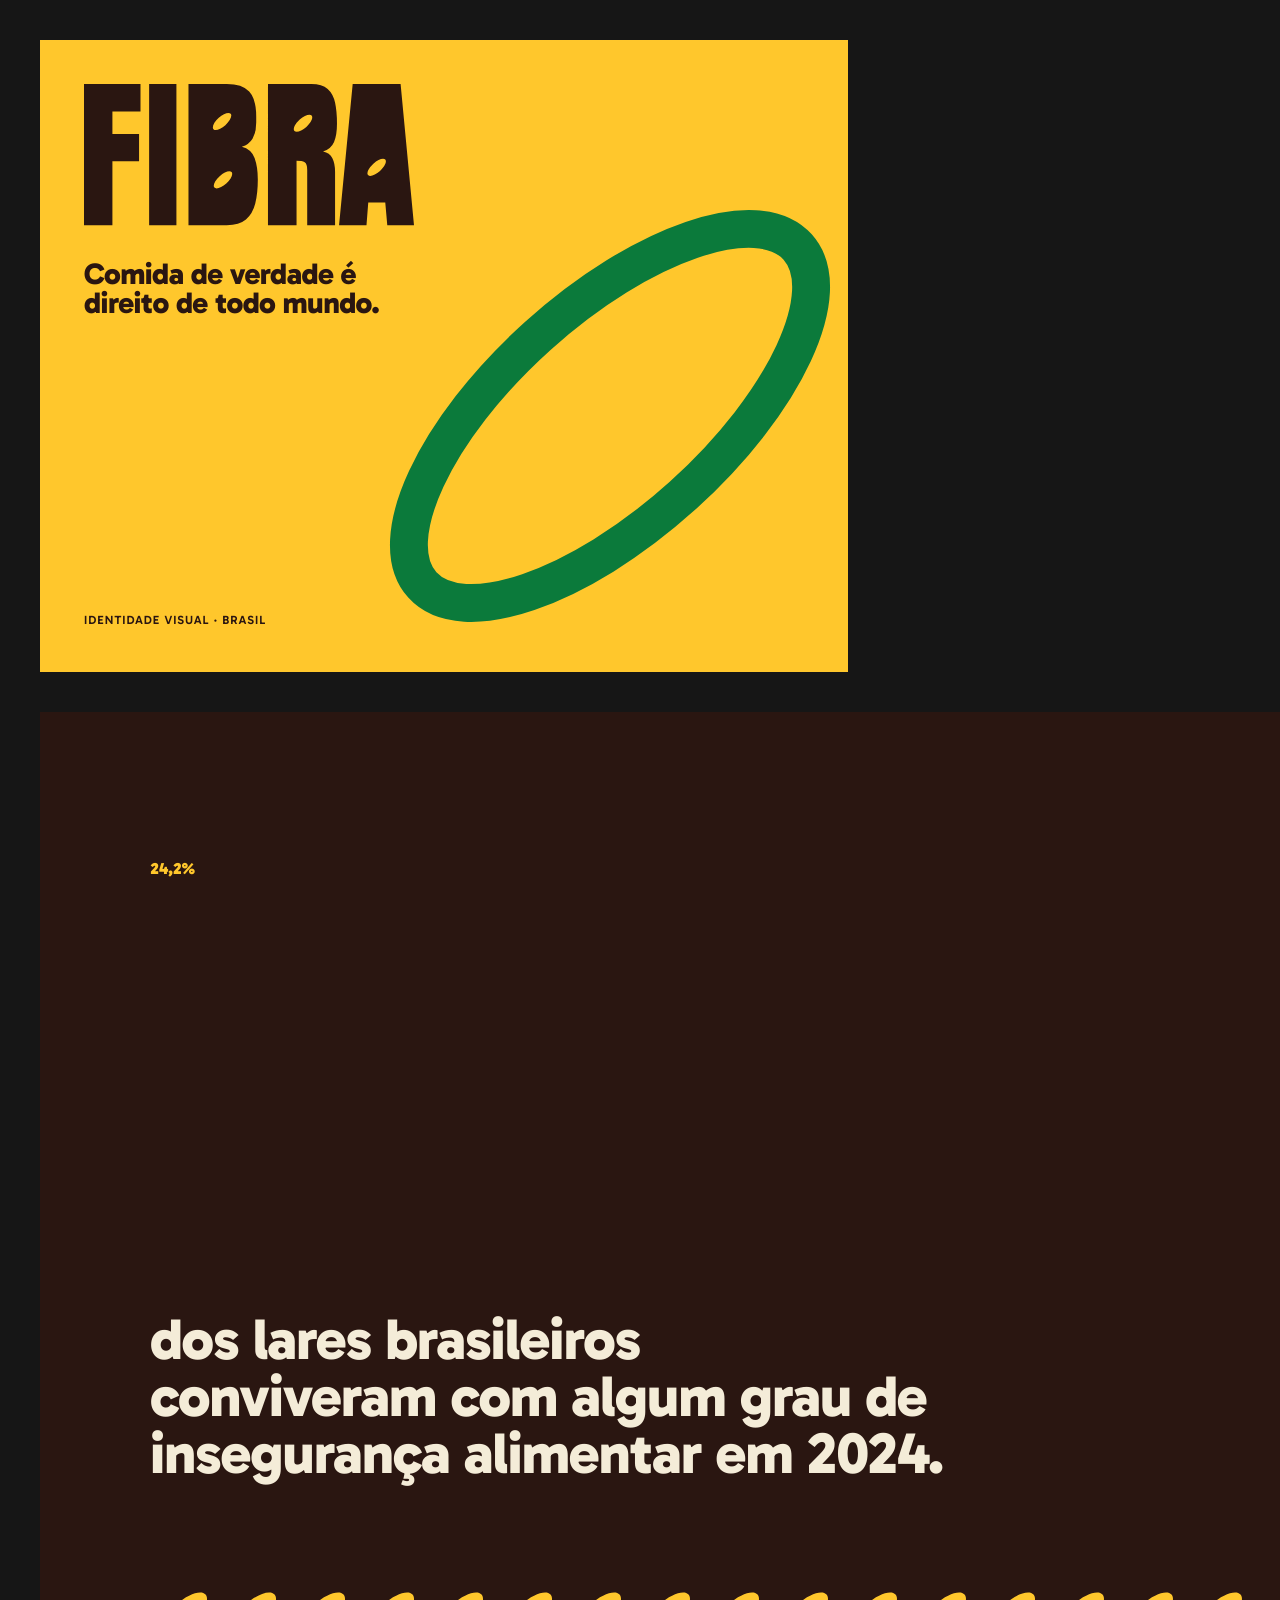
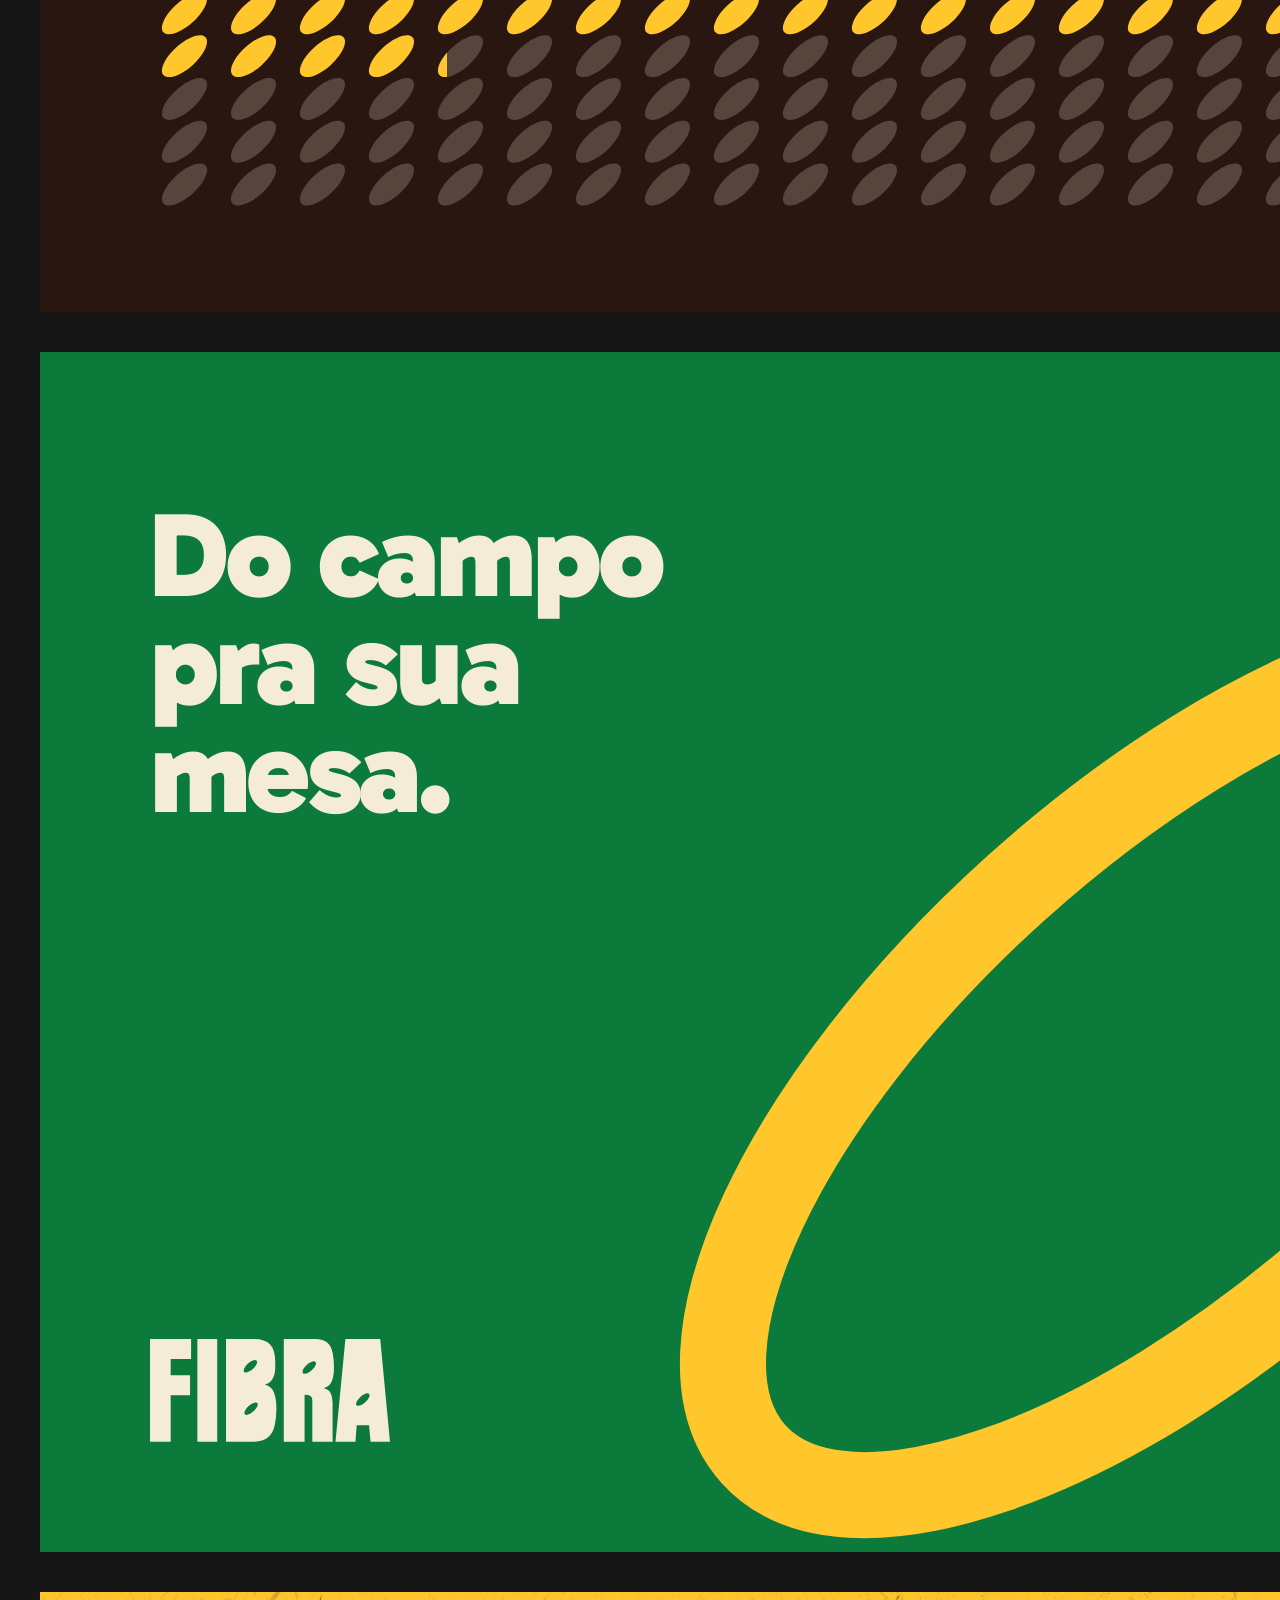
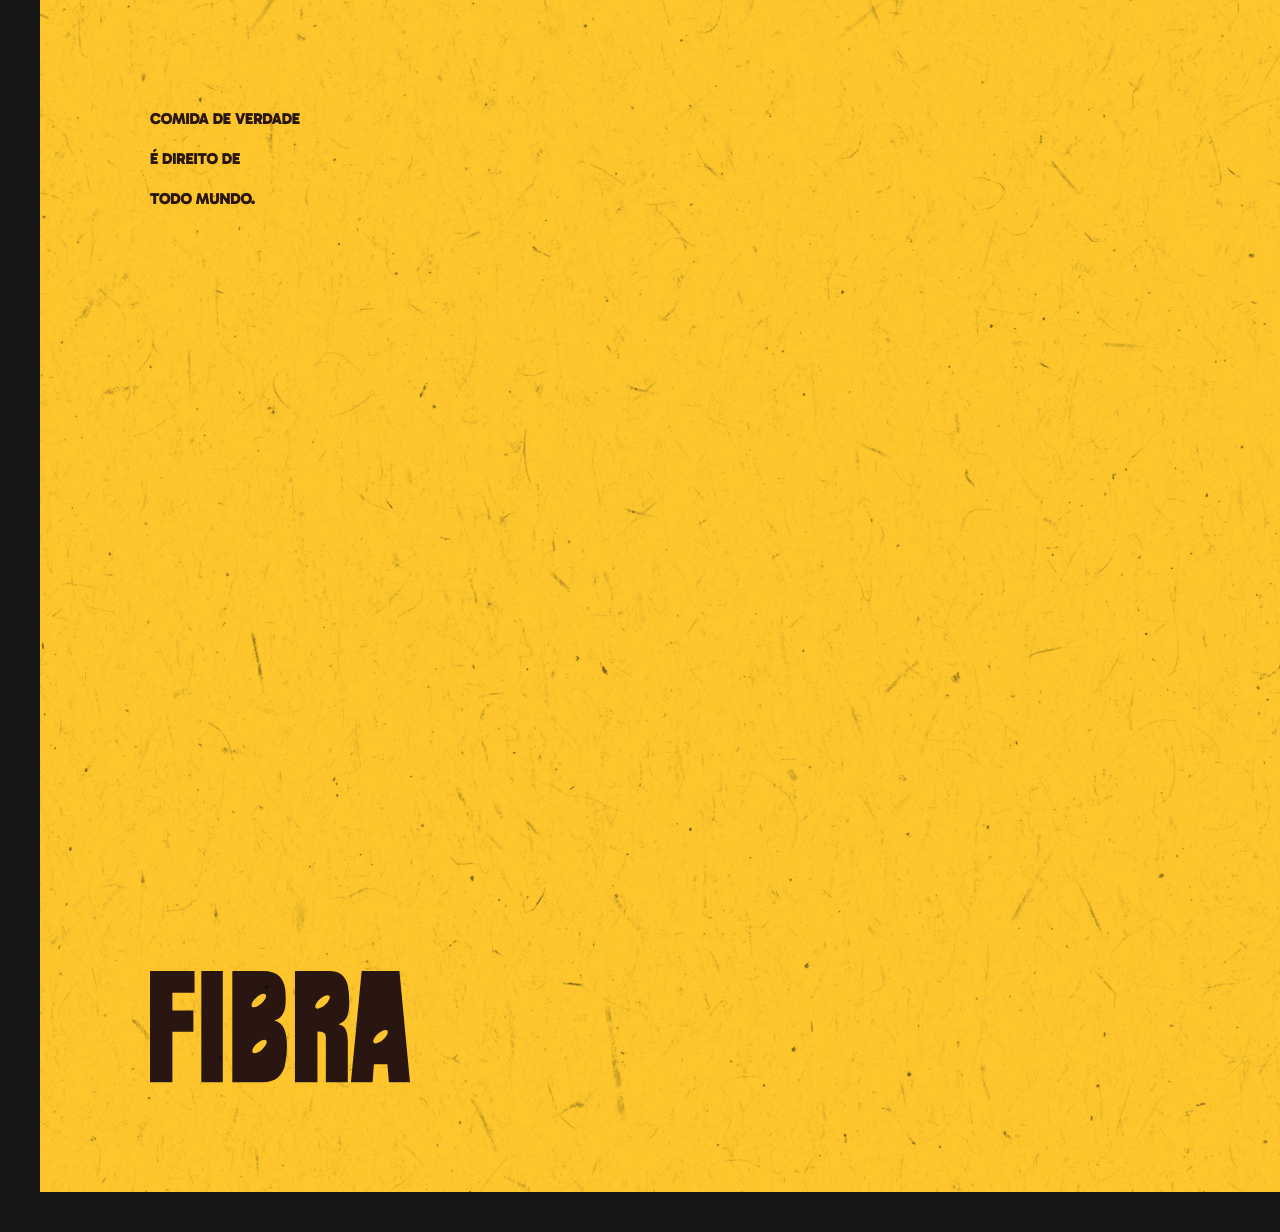
==== src/behance.html @ 0a2b2b56 "FIBRA v6.1: construção fotográfica (retrato à frente do anel de grão, mosaico, foto no grão), letras" ====
<!doctype html>
<html lang="pt-BR"><head><meta charset="utf-8"><title>FIBRA — Behance</title>
<link rel="stylesheet" href="base.css">
<style>
  .capa { width: 808px; height: 632px; }
  .shot { width: 1600px; height: 1200px; }
</style></head>
<body>
<!-- capa do projeto (808 × 632; exportada a 2×) -->
<section class="prancha capa bg-fuba" data-nome="behance-capa">
  <fibra-logo class="abs" cor="feijao" style="left:44px;top:44px;width:330px"></fibra-logo>
  <p class="abs t-titulo" style="left:44px;top:220px;width:300px;font-size:30px">Comida de verdade é direito de todo mundo.</p>
  <p class="abs t-rotulo" style="left:44px;bottom:44px;font-size:12px;text-box:trim-both cap alphabetic">Identidade visual · Brasil</p>
  <fibra-anel cor="couve" traco="15" style="left:350px;top:170px;width:440px"></fibra-anel>
  <fibra-pessoa nome="agro-chapeu" style="left:440px;bottom:0;width:300px"></fibra-pessoa>
</section>

<!-- shots para Dribbble / redes de portfólio (1600 × 1200) -->
<section class="prancha shot bg-feijao" data-nome="shot-1-dado">
  <div class="abs t-bloco c-fuba" data-bloco style="left:110px;width:1380px;top:150px"><span class="ln">24,2%</span></div>
  <p class="abs t-titulo c-arroz" style="left:110px;top:600px;width:1000px;font-size:58px">dos lares brasileiros conviveram com algum grau de insegurança alimentar em 2024.</p>
  <fibra-isotipo class="abs" valor="24.2" total="100" cols="20" cor="fuba" base="arroz" opac=".22" style="left:110px;top:880px;width:1380px"></fibra-isotipo>
</section>
<section class="prancha shot bg-couve" data-nome="shot-2-retrato">
  <fibra-anel cor="fuba" traco="15" style="left:640px;top:250px;width:1000px"></fibra-anel>
  <fibra-pessoa nome="agro-jovem" style="left:620px;bottom:0;width:980px"></fibra-pessoa>
  <p class="abs t-display c-arroz" style="left:110px;top:150px;width:560px;font-size:120px">Do campo pra sua mesa.</p>
  <fibra-logo class="abs" cor="arroz" style="left:110px;bottom:110px;width:240px"></fibra-logo>
</section>
<section class="prancha shot bg-fuba papel" data-nome="shot-3-bloco">
  <div class="abs t-bloco" data-bloco style="left:110px;width:1380px;top:120px;gap:24px"><span class="ln">Comida de verdade</span><span class="ln">é direito de</span><span class="ln">todo mundo.</span></div>
  <fibra-logo class="abs" cor="feijao" style="left:110px;bottom:110px;width:260px"></fibra-logo>
</section>
<script src="letras.js"></script><script src="fotos.js"></script><script src="rostos.js"></script><script src="pessoas.js"></script><script src="fibra.js"></script>
</body></html>
---- src/base.css ----
/* FIBRA v6 — "Letra grande".
   Tipografia: Gabarito, da Naipe Foundry (Rio de Janeiro), SIL OFL — títulos em Black 900, texto em Regular 400.
   Cores: a paleta da v5 (Couve, Fubá, Anil, Dendê, Urucum, Feijão, Arroz); Mata só na guia de cores. */
@font-face { font-family: 'Gabarito'; font-style: normal; font-weight: 400 900; font-display: block; src: url('../marca/fontes/Gabarito-latin.woff2') format('woff2');
  unicode-range: U+0000-00FF, U+0131, U+0152-0153, U+02BB-02BC, U+02C6, U+02DA, U+02DC, U+0304, U+0308, U+0329, U+2000-206F, U+20AC, U+2122, U+2191, U+2193, U+2212, U+2215, U+FEFF, U+FFFD; }
@font-face { font-family: 'Gabarito'; font-style: normal; font-weight: 400 900; font-display: block; src: url('../marca/fontes/Gabarito-latin-ext.woff2') format('woff2');
  unicode-range: U+0100-02BA, U+02BD-02C5, U+02C7-02CC, U+02CE-02D7, U+02DD-02FF, U+0304, U+0308, U+0329, U+1D00-1DBF, U+1E00-1E9F, U+1EF2-1EFF, U+2020, U+20A0-20AB, U+20AD-20C0, U+2113, U+2C60-2C7F, U+A720-A7FF; }

:root {
  --feijao: #2A1611; --arroz: #F4ECD8; --papel: #FBF8F1;
  --couve: #0B7A3B; --fuba: #FFC72C; --anil: #2152C8; --dende: #F28A1C; --urucum: #C8402A; --mata: #073D26;
  --fonte: 'Gabarito', 'Helvetica Neue', Arial, sans-serif;
  --sombra-papel: 0 1px 0 rgba(42,22,17,.10), 0 18px 26px -16px rgba(42,22,17,.55);
}
* { box-sizing: border-box; margin: 0; padding: 0; }
html { background: #161616; }
body { font-family: var(--fonte); color: var(--feijao); -webkit-font-smoothing: antialiased; text-rendering: geometricPrecision;
  font-feature-settings: 'kern', 'liga', 'calt'; font-kerning: normal; padding: 40px; display: flex; flex-wrap: wrap; gap: 40px; align-items: flex-start; }
.prancha { position: relative; overflow: hidden; flex: none; background: var(--arroz); color: var(--feijao); isolation: isolate; }
.abs { position: absolute; }
fibra-logo, fibra-janela, fibra-grao, fibra-carimbo, fibra-isotipo { display: block; line-height: 0; }
fibra-logo svg, fibra-janela svg, fibra-grao svg, fibra-carimbo svg, fibra-isotipo svg { display: block; width: 100%; height: auto; overflow: visible; }

/* ── papel: fibra real de papel reciclado (Adobe Stock 277280295), multiplicada sobre o fundo ── */
.papel::after { content: ''; position: absolute; inset: 0; z-index: 90; pointer-events: none;
  background: url('../marca/texturas/papel.jpg') center / cover; mix-blend-mode: multiply; opacity: var(--fibra-papel, .55); }
.kraft { background: url('../marca/texturas/kraft.jpg') center / cover; color: var(--feijao); }

/* ── fundos: cada cor de fundo define a tinta do texto e o destaque aprovados (contraste WCAG medido) ──
   texto corrido ≥ 4,5:1 · títulos ≥ 3:1 */
.bg-arroz  { background-color: var(--arroz);  color: var(--feijao); --tinta: var(--feijao); --dest: var(--couve); }   /* feijão 14,6 · couve 4,6 · anil 5,7 */
.bg-papel  { background-color: var(--papel);  color: var(--feijao); --tinta: var(--feijao); --dest: var(--couve); }
.bg-fuba   { background-color: var(--fuba);   color: var(--feijao); --tinta: var(--feijao); --dest: var(--anil); }    /* feijão 11,0 · anil 4,3 (título) */
.bg-dende  { background-color: var(--dende);  color: var(--feijao); --tinta: var(--feijao); --dest: var(--feijao); }  /* feijão 6,9 */
.bg-couve  { background-color: var(--couve);  color: var(--arroz);  --tinta: var(--arroz);  --dest: var(--fuba); }    /* arroz 4,6 · fubá 3,5 (título) */
.bg-anil   { background-color: var(--anil);   color: var(--arroz);  --tinta: var(--arroz);  --dest: var(--fuba); }    /* arroz 5,7 · fubá 4,3 (título) */
.bg-urucum { background-color: var(--urucum); color: var(--arroz);  --tinta: var(--arroz);  --dest: var(--fuba); }    /* só títulos: arroz 4,2 */
.bg-feijao { background-color: var(--feijao); color: var(--arroz);  --tinta: var(--arroz);  --dest: var(--fuba); }    /* arroz 14,6 · fubá 11,0 · dendê 6,9 */
.bg-mata   { background-color: var(--mata);   color: var(--arroz);  --tinta: var(--arroz);  --dest: var(--fuba); }
.c-feijao { color: var(--feijao); } .c-arroz { color: var(--arroz); } .c-fuba { color: var(--fuba); } .c-couve { color: var(--couve); }
.c-anil { color: var(--anil); } .c-dende { color: var(--dende); } .c-urucum { color: var(--urucum); } .c-dest { color: var(--dest); }

/* ── tipografia ── */
.t-bloco { font-weight: 900; text-transform: uppercase; line-height: 1; display: flex; flex-direction: column; gap: var(--entre, 0.022em); }
.t-bloco .ln { display: block; white-space: nowrap; text-box: trim-both cap alphabetic; letter-spacing: -0.012em; }
.t-display { font-weight: 900; letter-spacing: -0.025em; line-height: .9; }
.t-titulo { font-weight: 800; letter-spacing: -0.018em; line-height: .98; text-wrap: balance; }
.t-chamada { font-weight: 700; letter-spacing: -0.01em; line-height: 1.12; text-wrap: balance; }
.t-texto { font-weight: 400; line-height: 1.42; text-wrap: pretty; hanging-punctuation: first; }
.t-rotulo { font-weight: 600; text-transform: uppercase; letter-spacing: .085em; line-height: 1.2; }
.t-num, .t-display, .t-bloco { font-variant-numeric: tabular-nums; }
.trim { text-box: trim-both cap alphabetic; }
.fio { height: 0; border-top: 2px solid currentColor; }

/* ── fotografia ── */
.foto { position: absolute; overflow: hidden; background: var(--feijao); }
.foto > img { position: absolute; inset: 0; width: 100%; height: 100%; object-fit: cover; display: block; }

/* ── recorte: objeto real com borda de papel ── */
fibra-recorte { position: absolute; display: block; line-height: 0; }
fibra-recorte img { width: 100%; height: auto; display: block; filter: drop-shadow(0 .7em .9em rgba(42,22,17,.32)) drop-shadow(0 .1em .12em rgba(42,22,17,.25)); }

/* ── plaquinha: cartão de preço da feira, preso por prendedor de madeira ── */
.plaq { position: absolute; background: var(--papel); color: var(--feijao); box-shadow: var(--sombra-papel); transform: rotate(var(--rot, 0deg));
  padding: .62em .7em .7em; display: flex; flex-direction: column; gap: .32em; }
.plaq::before { content: ''; position: absolute; inset: .28em; border: .07em solid var(--plaq-fio, var(--couve)); pointer-events: none; }
.plaq .p-nome { font-weight: 900; text-transform: uppercase; letter-spacing: -0.01em; line-height: .95; font-size: 1em; }
.plaq .p-info { font-weight: 500; font-size: .36em; line-height: 1.25; letter-spacing: .01em; }
.plaq .p-preco { font-weight: 900; font-size: 1.5em; line-height: .85; letter-spacing: -0.03em; display: flex; align-items: flex-start; gap: .05em; text-box: trim-both cap alphabetic; }
.plaq .p-preco small { font-size: .32em; font-weight: 800; letter-spacing: 0; margin-top: .06em; }
.plaq .p-preco em { font-style: normal; font-size: .32em; font-weight: 600; align-self: flex-end; margin-left: .2em; letter-spacing: 0; }
.plaq .prendedor { position: absolute; left: 50%; top: -1.15em; width: .62em; transform: translateX(-50%) rotate(var(--prend, 2deg)); filter: drop-shadow(0 .08em .1em rgba(42,22,17,.4)); }
.plaq.fuba { background: var(--fuba); } .plaq.couve { background: var(--couve); color: var(--arroz); --plaq-fio: var(--fuba); }

/* ── retrato recortado e anel de grão ── */
fibra-pessoa { position: absolute; display: block; line-height: 0; }
fibra-pessoa img { width: 100%; height: auto; display: block; }
fibra-anel { position: absolute; display: block; line-height: 0; }
fibra-anel svg { display: block; width: 100%; height: auto; overflow: visible; }

/* ── grade de construção (?grade) ── */
.ver-grade .grade { position: absolute; inset: 0; z-index: 999; pointer-events: none; }
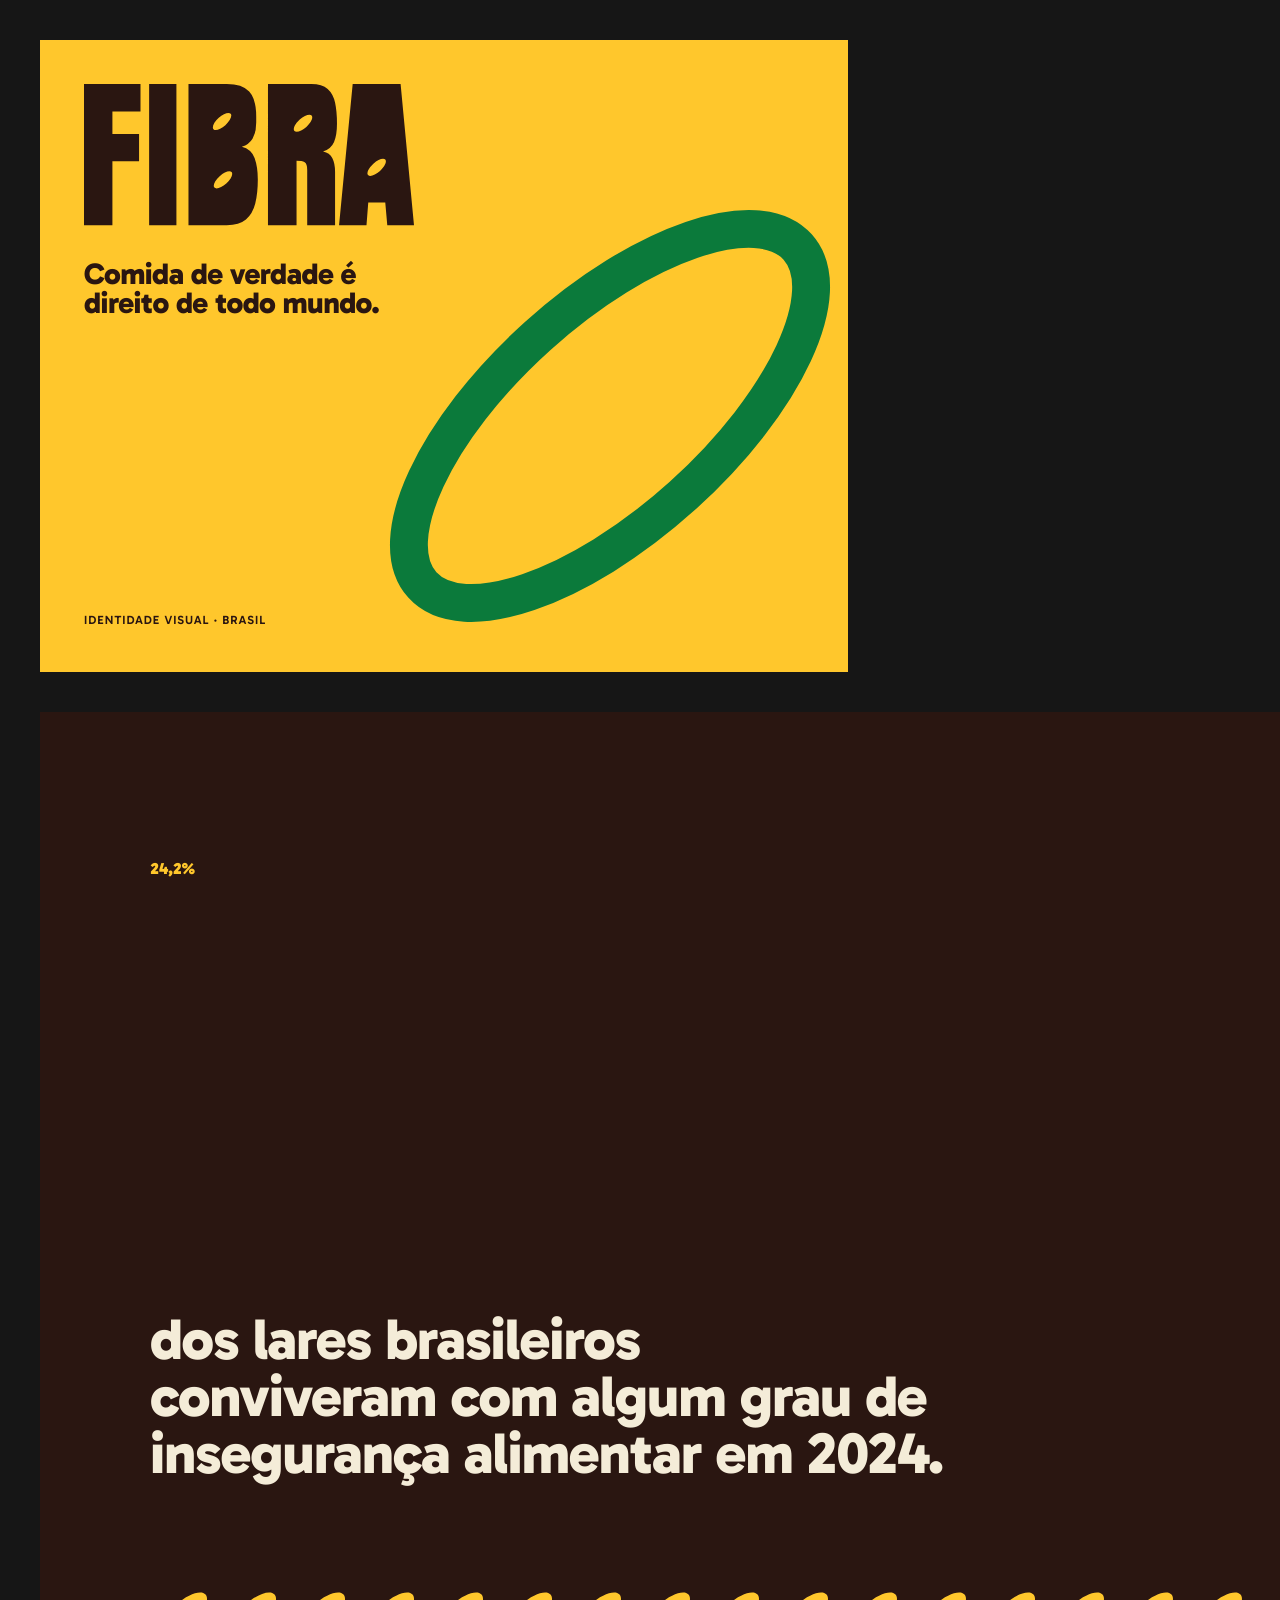
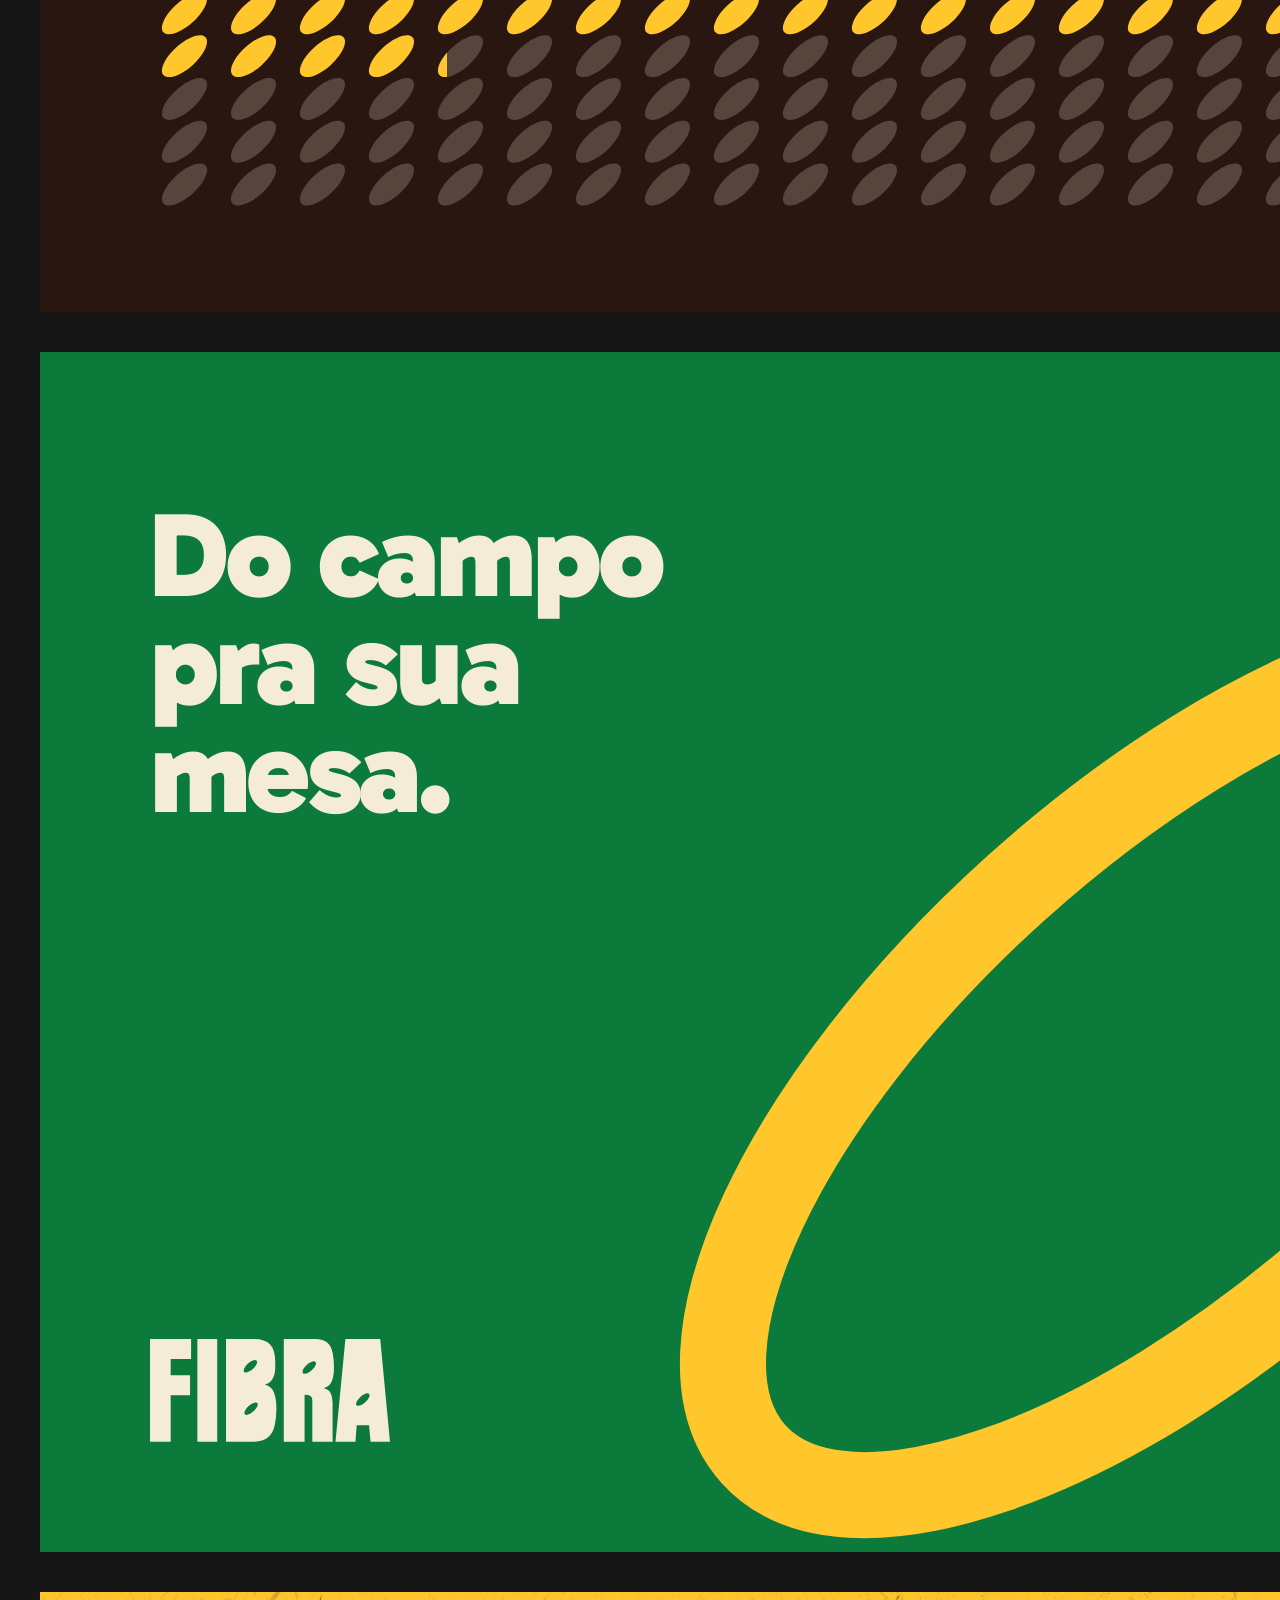
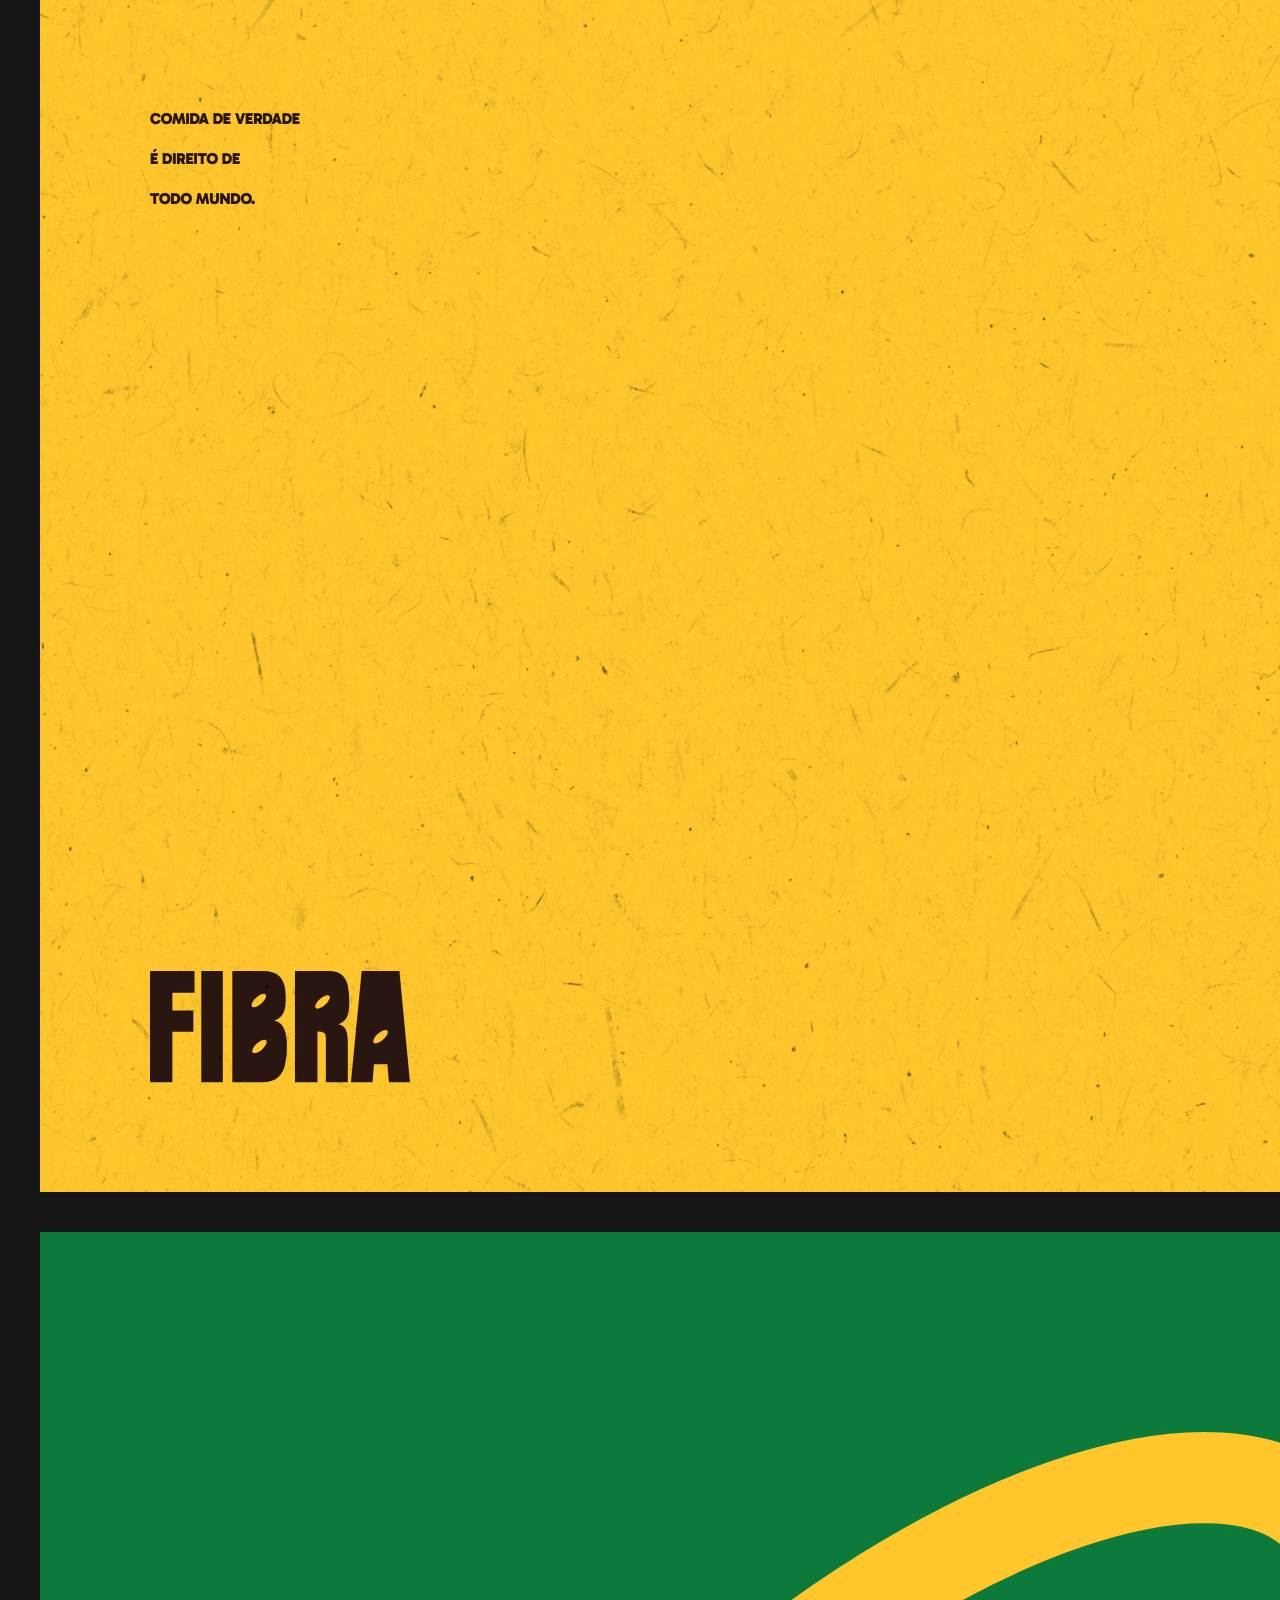
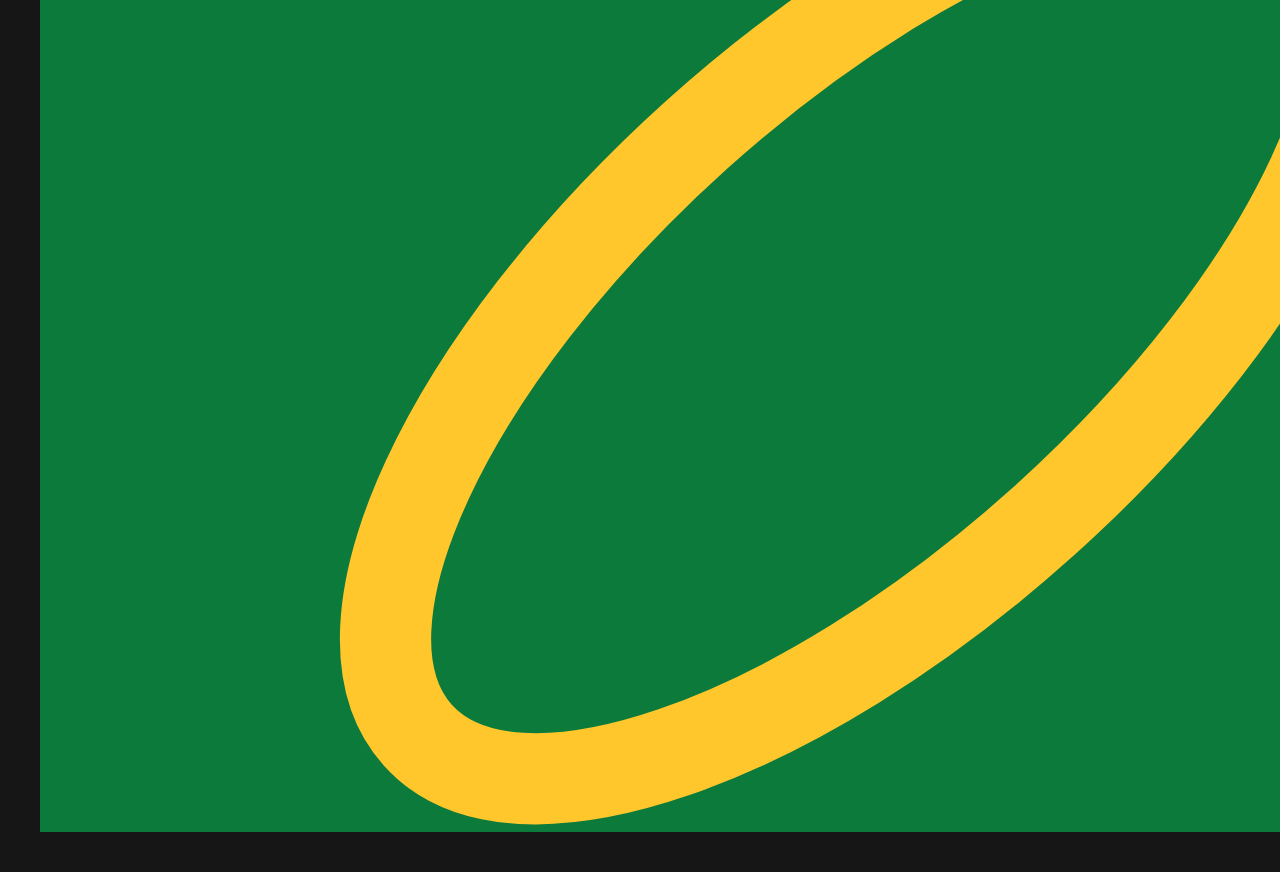
==== commit 96361a64: "FIBRA v6.1: filme 16:9 e 9:16 com letras sem grão e rostos inteiros, manual da marca em PDF (43 pági" ====
--- a/src/behance.html
+++ b/src/behance.html
@@ -31,5 +31,9 @@
   <div class="abs t-bloco" data-bloco style="left:110px;width:1380px;top:120px;gap:24px"><span class="ln">Comida de verdade</span><span class="ln">é direito de</span><span class="ln">todo mundo.</span></div>
   <fibra-logo class="abs" cor="feijao" style="left:110px;bottom:110px;width:260px"></fibra-logo>
 </section>
+<section class="prancha shot bg-couve" data-nome="hero-site">
+  <fibra-anel cor="fuba" traco="15" style="left:300px;top:200px;width:1060px"></fibra-anel>
+  <fibra-pessoa nome="agro-chapeu" style="left:430px;bottom:0;width:560px"></fibra-pessoa>
+</section>
 <script src="letras.js"></script><script src="fotos.js"></script><script src="rostos.js"></script><script src="pessoas.js"></script><script src="fibra.js"></script>
 </body></html>
